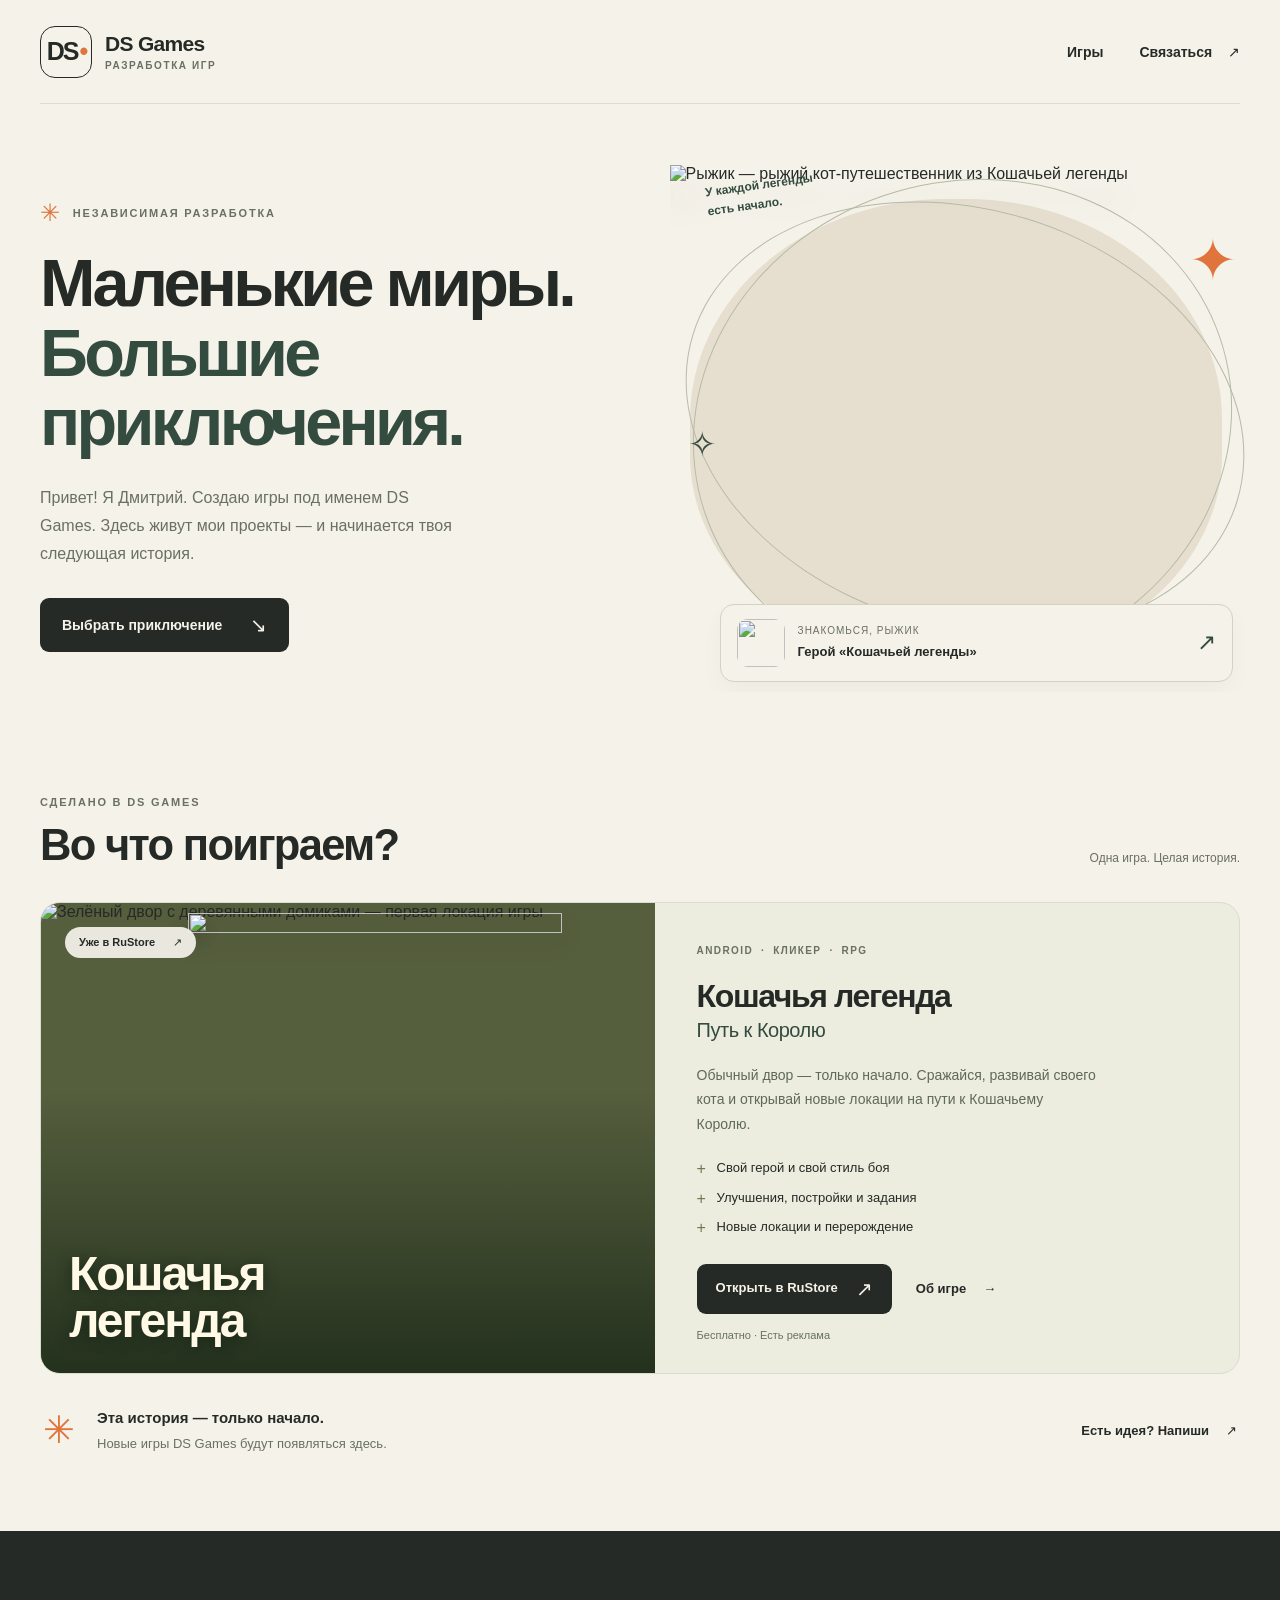
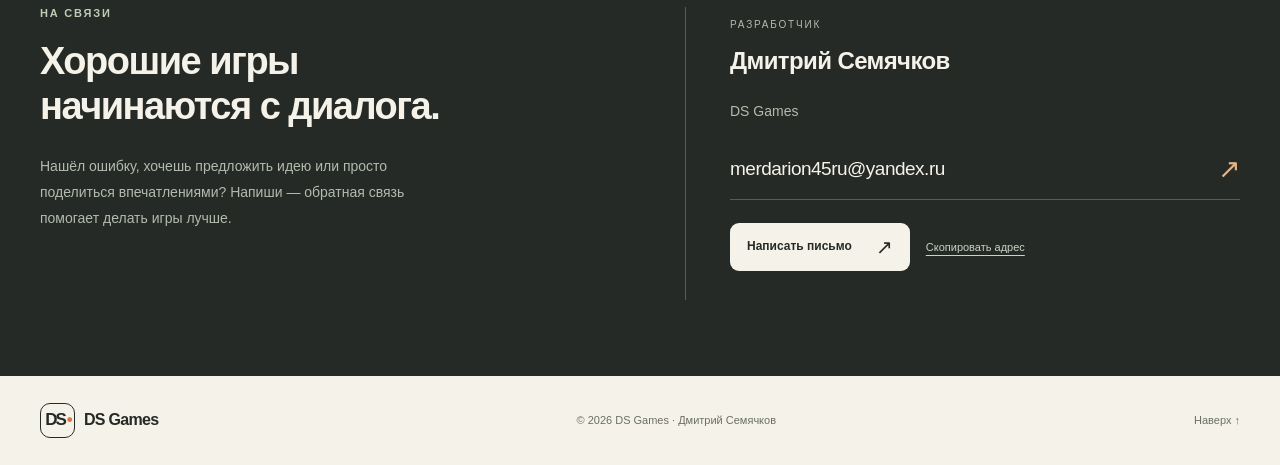
==== index.html @ 4b02577b "Add DS Games site" ====
<!doctype html>
<html lang="ru">
<head>
  <meta charset="utf-8">
  <meta name="viewport" content="width=device-width, initial-scale=1">
  <meta name="theme-color" content="#f5f2e9">
  <title>DS Games — разработка игр</title>
  <meta name="description" content="DS Games — игры независимого разработчика Дмитрия Семячкова. Кошачья легенда: Путь к Королю, ссылки на RuStore и связь с разработчиком.">
  <meta property="og:type" content="website">
  <meta property="og:title" content="DS Games — разработка игр">
  <meta property="og:description" content="Маленькие миры. Большие приключения. Игры Дмитрия Семячкова.">
  <link rel="icon" href="assets/favicon.svg" type="image/svg+xml">
  <link rel="stylesheet" href="styles.css">
  <script defer src="site.js"></script>
</head>
<body>
  <a class="skip-link" href="#main">Перейти к содержимому</a>
  <header class="site-header wrap">
    <a class="brand" href="./" aria-label="DS Games — главная"><span class="brand-mark" aria-hidden="true">DS<span>•</span></span><span>DS Games<small>Разработка игр</small></span></a>
    <nav aria-label="Основная навигация"><a href="#games">Игры</a><a href="#contact">Связаться <span aria-hidden="true">↗</span></a></nav>
  </header>
  <main id="main">
    <section class="hero wrap" aria-labelledby="hero-title">
      <div class="hero-copy">
        <p class="eyebrow"><span class="tiny-star" aria-hidden="true">✳</span> Независимая разработка</p>
        <h1 id="hero-title">Маленькие миры.<br><span>Большие<br>приключения.</span></h1>
        <p class="intro">Привет! Я Дмитрий. Создаю игры под именем DS Games. Здесь живут мои проекты — и начинается твоя следующая история.</p>
        <a class="button button-dark" href="#games">Выбрать приключение <span aria-hidden="true">↘</span></a>
      </div>
      <div class="hero-art">
        <span class="orbit orbit-one" aria-hidden="true"></span><span class="orbit orbit-two" aria-hidden="true"></span>
        <span class="art-star art-star-one" aria-hidden="true">✦</span><span class="art-star art-star-two" aria-hidden="true">✧</span>
        <span class="art-label" aria-hidden="true">У каждой легенды<br>есть начало.</span>
        <img class="hero-cat" src="assets/ryzhik.webp" width="1024" height="1024" alt="Рыжик — рыжий кот-путешественник из Кошачьей легенды" fetchpriority="high">
        <a class="hero-caption" href="catlegend/"><img src="assets/catlegend-icon.png" width="48" height="48" alt=""><span><small>Знакомься, Рыжик</small><strong>Герой «Кошачьей легенды»</strong></span><span aria-hidden="true">↗</span></a>
      </div>
    </section>
    <section id="games" class="games-section wrap" aria-labelledby="games-title">
      <div class="section-heading"><div><p class="eyebrow">Сделано в DS Games</p><h2 id="games-title">Во что поиграем?</h2></div><span class="section-note">Одна игра. Целая история.</span></div>
      <article class="game-feature">
        <a class="game-cover" href="catlegend/" aria-label="Подробнее о Кошачьей легенде">
          <img class="game-landscape" src="assets/yard.webp" width="1920" height="1080" alt="Зелёный двор с деревянными домиками — первая локация игры" loading="lazy">
          <span class="cover-shade" aria-hidden="true"></span><img class="cover-cat" src="assets/bars.webp" width="1024" height="1024" alt="" loading="lazy">
          <span class="cover-tag">Уже в RuStore <span aria-hidden="true">↗</span></span><span class="cover-wordmark" aria-hidden="true">Кошачья<br>легенда</span>
        </a>
        <div class="game-copy">
          <p class="eyebrow">Android <span>·</span> Кликер <span>·</span> RPG</p>
          <h3>Кошачья легенда</h3><p class="game-subtitle">Путь к Королю</p>
          <p>Обычный двор — только начало. Сражайся, развивай своего кота и открывай новые локации на пути к Кошачьему Королю.</p>
          <ul class="game-points"><li>Свой герой и свой стиль боя</li><li>Улучшения, постройки и задания</li><li>Новые локации и перерождение</li></ul>
          <div class="game-actions"><a class="button button-dark" href="https://www.rustore.ru/catalog/app/ru.catlegend.game" target="_blank" rel="noopener noreferrer">Открыть в RuStore <span aria-hidden="true">↗</span></a><a class="text-link" href="catlegend/">Об игре <span aria-hidden="true">→</span></a></div>
          <p class="fine-print">Бесплатно · Есть реклама</p>
        </div>
      </article>
      <div class="next-story"><span class="next-mark" aria-hidden="true">✳</span><p>Эта история — только начало.<br><span>Новые игры DS Games будут появляться здесь.</span></p><a class="text-link" href="#contact">Есть идея? Напиши <span aria-hidden="true">↗</span></a></div>
    </section>
    <section id="contact" class="contact-section" aria-labelledby="contact-title"><div class="wrap contact-grid">
      <div><p class="eyebrow">На связи</p><h2 id="contact-title">Хорошие игры<br>начинаются с диалога.</h2><p>Нашёл ошибку, хочешь предложить идею или просто поделиться впечатлениями? Напиши — обратная связь помогает делать игры лучше.</p></div>
      <div class="contact-card"><span class="contact-kicker">Разработчик</span><h3>Дмитрий Семячков</h3><p>DS Games</p><a class="email-link" href="mailto:merdarion45ru@yandex.ru">merdarion45ru@yandex.ru <span aria-hidden="true">↗</span></a><div class="contact-actions"><a class="button button-cream" href="mailto:merdarion45ru@yandex.ru?subject=DS%20Games">Написать письмо <span aria-hidden="true">↗</span></a><button class="copy-button" type="button" data-copy-email>Скопировать адрес</button></div><span class="copy-status" role="status" aria-live="polite"></span></div>
    </div></section>
  </main>
  <footer class="site-footer wrap"><a class="brand footer-brand" href="./"><span class="brand-mark" aria-hidden="true">DS<span>•</span></span><span>DS Games</span></a><p>© <span data-year>2026</span> DS Games · Дмитрий Семячков</p><a href="#main">Наверх <span aria-hidden="true">↑</span></a></footer>
</body>
</html>
---- styles.css ----
:root{--paper:#f5f2e9;--ink:#252a26;--muted:#697064;--line:#dcded2;--accent:#df743d;--green:#344b3f;--cream:#eae4d6;color-scheme:light;font-family:"Segoe UI",Arial,sans-serif;color:var(--ink);background:var(--paper);font-synthesis:none}
*{box-sizing:border-box}html{scroll-behavior:smooth;scroll-padding-top:24px}body{margin:0}a{color:inherit;text-decoration:none}button{font:inherit}img{display:block;max-width:100%;height:auto}button,a{-webkit-tap-highlight-color:transparent}a:focus-visible,button:focus-visible{outline:3px solid var(--accent);outline-offset:6px}::selection{background:#efd0b7;color:var(--ink)}.wrap{width:min(1200px,calc(100% - 80px));margin-inline:auto}.skip-link{position:absolute;top:12px;left:20px;z-index:20;background:var(--ink);color:white;padding:14px;transform:translateY(-150%)}.skip-link:focus{transform:none}
.site-header{height:104px;display:flex;align-items:center;justify-content:space-between;border-bottom:1px solid var(--line)}.brand{display:inline-flex;gap:13px;align-items:center;font-weight:750;font-size:21px;letter-spacing:-.7px}.brand-mark{font-weight:850;font-size:25px;letter-spacing:-2px;border:1px solid var(--ink);width:52px;height:52px;border-radius:15px;display:flex;align-items:center;justify-content:center;flex:none}.brand-mark>span{color:var(--accent);letter-spacing:-3px;margin-left:2px}.brand small{display:block;font-size:10px;letter-spacing:1.6px;font-weight:600;text-transform:uppercase;margin-top:4px;color:var(--muted)}.site-header nav{display:flex;gap:36px;font-size:14px;font-weight:600}.site-header nav a{padding:14px 0}.site-header nav a:hover,.text-link:hover{color:#a7471c}.site-header nav a span{margin-left:12px}
.hero{display:grid;grid-template-columns:1.12fr 1fr;gap:12px;align-items:center;min-height:650px;padding-block:65px 70px}.eyebrow{font-size:11px;letter-spacing:1.8px;text-transform:uppercase;font-weight:700;color:var(--muted);margin:0 0 24px;display:flex;align-items:center;gap:11px}.tiny-star{font-size:24px;line-height:1;color:var(--accent)}h1,h2,h3,p{overflow-wrap:break-word}h1{font-size:clamp(42px,5.2vw,72px);font-weight:780;letter-spacing:-3.7px;line-height:1.05;margin:0 0 26px}h1>span{color:var(--green)}.intro{font-size:16px;line-height:1.75;color:var(--muted);max-width:420px;margin:0 0 30px}.button{display:inline-flex;justify-content:center;align-items:center;gap:28px;padding:17px 22px;border-radius:9px;font-weight:650;font-size:14px;line-height:1.3;min-height:52px;transition:transform .18s,background .18s;border:0}.button:hover{transform:translateY(-2px)}.button span{font-size:20px;line-height:1}.button-dark{background:var(--ink);color:var(--paper)}.button-dark:hover{background:#3b483c}.button-cream{background:var(--paper);color:var(--ink)}.hero-art{position:relative;isolation:isolate;height:510px}.hero-art:before{content:"";position:absolute;z-index:-2;inset:27px 18px 25px 10px;border-radius:48% 48% 44% 44%;background:#e6dfcf}.hero-cat{position:absolute;width:510px;max-width:110%;height:auto;top:-7px;left:-10px;filter:drop-shadow(0 23px 15px #3a2a2014)}.orbit{position:absolute;border:1px solid #b7bba7;z-index:-1;border-radius:50%;transform:rotate(-19deg)}.orbit-one{inset:10px 5px 13px 10px}.orbit-two{inset:37px -10px 55px 0;transform:rotate(17deg)}.art-star{position:absolute;z-index:2;line-height:1;color:var(--accent)}.art-star-one{top:60px;right:3px;font-size:57px}.art-star-two{top:255px;left:8px;font-size:34px;color:var(--green)}.art-label{position:absolute;top:4px;left:26px;font-size:12px;font-weight:600;line-height:1.6;transform:rotate(-8deg);z-index:2;color:var(--green)}.hero-caption{position:absolute;z-index:3;bottom:0;left:40px;right:7px;display:flex;gap:13px;align-items:center;border:1px solid #d3d2c3;border-radius:14px;background:var(--paper);padding:14px 16px;box-shadow:0 10px 24px #252a2608}.hero-caption>img{width:48px;height:48px;border-radius:11px;flex:none}.hero-caption>span:nth-of-type(1){flex:1}.hero-caption small{font-size:10px;text-transform:uppercase;letter-spacing:1px;color:var(--muted);display:block;margin-bottom:6px}.hero-caption strong{font-size:13px;font-weight:650}.hero-caption>span:last-child{font-size:23px;color:var(--green)}
.games-section{padding-block:42px 75px;scroll-margin-top:10px}.section-heading{display:flex;justify-content:space-between;align-items:end;gap:24px;margin-bottom:32px}.section-heading .eyebrow{margin-bottom:12px}h2{font-size:clamp(30px,3.4vw,44px);line-height:1.15;letter-spacing:-1.7px;font-weight:750;margin:0}.section-note{font-size:12px;color:var(--muted);padding-bottom:5px}.game-feature{display:grid;grid-template-columns:1.05fr 1fr;background:#ececdf;border:1px solid #d9ddcf;border-radius:20px;overflow:hidden}.game-cover{position:relative;isolation:isolate;overflow:hidden;min-height:440px;background:#555e3d}.game-landscape{position:absolute;width:100%;height:100%;object-fit:cover;object-position:36% 50%;transition:transform .5s}.cover-shade{position:absolute;inset:0;z-index:1;background:linear-gradient(0deg,#1b2918d9,transparent 60%)}.cover-cat{position:absolute;bottom:-4%;right:-2%;width:78%;z-index:2;max-width:none;filter:drop-shadow(0 10px 10px #14201455);transition:transform .5s}.game-cover:hover .game-landscape{transform:scale(1.025)}.game-cover:hover .cover-cat{transform:translateY(-5px)}.cover-tag{position:absolute;top:24px;left:24px;right:auto;background:#f5f2e9ef;border-radius:30px;z-index:3;padding:9px 14px;font-size:11px;font-weight:600}.cover-tag>span{margin-left:15px}.cover-wordmark{position:absolute;z-index:3;bottom:28px;left:28px;color:#fff9e6;font-size:48px;line-height:.99;letter-spacing:-2px;font-weight:800;text-shadow:0 3px 14px #182719}.game-copy{padding:42px 42px 32px}.game-copy .eyebrow{font-size:10px;letter-spacing:1.4px;margin-bottom:22px;gap:8px}.game-copy h3{font-size:32px;line-height:1.15;letter-spacing:-1.4px;margin:0 0 4px}.game-subtitle{font-size:20px;color:var(--green);margin:0 0 21px;letter-spacing:-.5px}.game-copy>p:not(.eyebrow):not(.game-subtitle):not(.fine-print){font-size:14px;line-height:1.75;color:#5e6959;max-width:400px}.game-points{list-style:none;padding:0;margin:22px 0 27px;font-size:13px;line-height:1.5}.game-points li{margin:10px 0;padding-left:20px;position:relative}.game-points li:before{content:"+";position:absolute;left:0;top:-1px;font-size:16px;color:#6c7c50}.game-actions{display:flex;flex-wrap:wrap;align-items:center;gap:24px}.game-actions .button{gap:18px;padding:15px 19px;font-size:13px;min-height:48px}.text-link{font-size:13px;font-weight:650;display:inline-flex;gap:17px;align-items:center;line-height:1.5}.fine-print{font-size:11px;color:var(--muted);margin:15px 0 0}.next-story{display:flex;align-items:center;gap:22px;padding:31px 3px 0}.next-mark{font-size:38px;line-height:1;color:var(--accent)}.next-story p{font-size:15px;font-weight:600;line-height:1.7;margin:0;flex:1}.next-story p>span{font-size:13px;font-weight:400;color:var(--muted)}
.contact-section{background:var(--ink);color:var(--paper);padding-block:76px}.contact-grid{display:grid;grid-template-columns:1fr 1fr;gap:90px;align-items:start}.contact-section .eyebrow{color:#c0cbb6;margin-bottom:20px}.contact-section h2{font-size:38px;line-height:1.2;letter-spacing:-1.5px}.contact-grid>div>p:not(.eyebrow){color:#b3bbad;font-size:14px;line-height:1.85;max-width:400px;margin:24px 0 0}.contact-card{border-left:1px solid #555f50;padding:7px 0 0 44px;min-width:0}.contact-kicker{font-size:10px;color:#b3bbad;letter-spacing:1.8px;text-transform:uppercase}.contact-card h3{font-size:24px;letter-spacing:-.6px;margin:15px 0 5px}.contact-card>p{color:#b3bbad;margin:0;font-size:13px}.email-link{display:flex;align-items:center;justify-content:space-between;gap:10px;font-size:19px;letter-spacing:-.5px;margin:28px 0 23px;padding-bottom:14px;border-bottom:1px solid #555f50;width:100%;overflow-wrap:anywhere}.email-link>span{font-size:27px;color:#e9b17e;flex:none}.contact-actions{display:flex;flex-wrap:wrap;align-items:center;gap:16px}.contact-actions .button{padding:14px 17px;font-size:12px;gap:24px;min-height:45px}.copy-button{background:none;border:0;color:#cad2c5;padding:10px 0;font-size:11px;text-decoration:underline;text-underline-offset:4px;cursor:pointer}.copy-button:hover{color:white}.copy-status{display:block;color:#e8bf93;min-height:20px;margin-top:9px;font-size:11px}.site-footer{display:flex;gap:25px;justify-content:space-between;align-items:center;padding-block:27px}.footer-brand{font-size:16px;gap:9px}.footer-brand .brand-mark{width:35px;height:35px;border-radius:10px;font-size:17px}.site-footer>p{font-size:11px;color:var(--muted);margin:0}.site-footer>a:last-child{font-size:11px;color:var(--muted)}
/* Game detail page shares the developer identity and all contact components. */
.breadcrumb{font-size:12px;color:var(--muted);display:inline-flex;align-items:center;gap:12px;margin-top:32px}.detail-hero{display:grid;grid-template-columns:1fr .85fr;gap:50px;align-items:center;padding-block:55px 65px}.detail-hero h1{font-size:64px;line-height:1.05;letter-spacing:-3px;margin-bottom:11px}.detail-subtitle{font-size:26px;color:var(--green);margin:0 0 24px}.detail-hero .intro{max-width:500px}.detail-art{position:relative;min-height:365px;border-radius:22px;background:url('assets/palace.webp') 50% 50%/cover;isolation:isolate;overflow:hidden}.detail-art:before{content:"";position:absolute;inset:0;background:#2b231c22}.detail-art img{height:375px;width:auto;max-width:100%;object-fit:contain;position:absolute;bottom:-10px;left:0;right:0;margin:auto;filter:drop-shadow(0 12px 12px #1d161a55)}.journey{border-top:1px solid var(--line);padding-block:55px 65px}.journey-grid{display:grid;grid-template-columns:repeat(3,1fr);gap:45px;margin-top:36px}.journey-grid article{border-top:1px solid var(--line);padding-top:17px}.step-number{font-size:11px;color:#a7552d;font-weight:700}.journey-grid h3{font-size:20px;letter-spacing:-.5px;margin:16px 0 11px}.journey-grid p{font-size:14px;color:var(--muted);line-height:1.8;margin:0}.screens-section{padding-block:0 65px}.screens-section .section-heading{margin-bottom:27px}.screens-grid{display:grid;grid-template-columns:1fr 1fr;gap:22px}.screenshot-button{display:block;padding:0;border:1px solid var(--line);border-radius:15px;overflow:hidden;background:var(--cream);cursor:zoom-in;text-align:left;width:100%}.screenshot-button img{width:100%;aspect-ratio:20/9;object-fit:cover;transition:transform .3s}.screenshot-button:hover img{transform:scale(1.015)}.screenshot-button>span{display:flex;justify-content:space-between;padding:15px 18px;font-size:12px}.screenshot-button>span>span{color:var(--muted)}.faq-section{display:grid;grid-template-columns:.8fr 1.2fr;gap:70px;border-top:1px solid var(--line);padding-block:55px 70px}.faq-list details{border-bottom:1px solid var(--line);padding-block:20px}.faq-list details:first-child{padding-top:3px}.faq-list summary{font-size:15px;font-weight:650;cursor:pointer;line-height:1.5}.faq-list details p{font-size:14px;color:var(--muted);line-height:1.8;margin:12px 0 0}.photo-dialog{border:0;background:#171b17;color:white;padding:13px;border-radius:14px;width:min(1200px,calc(100vw - 30px));max-height:94dvh;overflow:auto}.photo-dialog::backdrop{background:#101710df}.photo-dialog .dialog-bar{display:flex;justify-content:space-between;align-items:center;gap:20px;padding:0 3px 12px}.photo-dialog h2{font-size:15px;font-weight:500;letter-spacing:0}.dialog-close{background:#353b33;color:white;display:inline-flex;align-items:center;gap:7px;border:0;border-radius:7px;padding:9px 12px;cursor:pointer;font-size:12px}.photo-dialog img{width:100%;height:auto;border-radius:6px;max-height:calc(94dvh - 76px);object-fit:contain}.photo-dialog:not([open]){display:none}
@media(min-width:1450px){.hero-cat{width:540px;top:-22px}.hero-art{height:520px}}
@media(max-width:1100px){.wrap{width:calc(100% - 64px)}.hero{min-height:600px;padding-block:65px;gap:0}h1{font-size:58px;letter-spacing:-3px}.hero-art{height:440px}.hero-cat{top:5px;left:-10px;width:450px;max-width:115%}.hero-caption{left:0;right:0;bottom:-5px;padding:12px}.hero-caption strong{font-size:11px}.hero-caption>img{width:40px;height:40px}.art-star-one{font-size:45px;top:58px;right:-3px}.game-copy{padding:34px 30px}.game-cover{min-height:450px}.game-copy h3{font-size:29px}.cover-wordmark{font-size:44px}.contact-grid{gap:50px}.contact-card{padding-left:30px}.contact-section h2{font-size:32px}.detail-hero h1{font-size:56px}.email-link{font-size:17px}}
@media(max-width:800px){.wrap{width:calc(100% - 40px)}.site-header{height:87px}.site-header nav{gap:25px;font-size:13px}.brand{font-size:19px}.brand-mark{width:46px;height:46px;font-size:23px}.hero{grid-template-columns:1fr 1fr;min-height:520px;padding-block:53px 50px}.hero h1{font-size:45px;letter-spacing:-2.4px}.hero .eyebrow{font-size:9px;letter-spacing:1.1px}.intro{font-size:14px;line-height:1.7}.hero-art{height:380px}.hero-cat{max-width:120%;width:390px;top:10px}.hero-caption{padding:10px;gap:8px;left:-5px;right:0;bottom:0}.hero-caption>img{width:34px;height:34px;border-radius:8px}.hero-caption small{font-size:8px;letter-spacing:.7px}.hero-caption strong{font-size:9px}.art-label{font-size:10px;top:8px;left:15px}.art-star-one{right:0;top:48px;font-size:37px}.art-star-two{left:0;top:210px;font-size:26px}.hero .button{font-size:12px;padding:15px 18px;gap:16px}.game-feature{grid-template-columns:1fr}.game-cover{min-height:390px}.game-landscape{object-position:50% 42%}.cover-cat{width:52%;right:7%;bottom:-12%}.cover-wordmark{font-size:64px;left:32px;bottom:33px}.game-copy{padding:32px}.game-copy>p:not(.eyebrow):not(.game-subtitle):not(.fine-print){max-width:580px}.game-copy h3{font-size:34px}.game-actions .button{font-size:14px}.next-story{gap:16px;flex-wrap:wrap}.next-story>.text-link{margin-left:54px}.contact-grid{grid-template-columns:1fr;gap:36px}.contact-card{border-left:0;border-top:1px solid #555f50;padding:30px 0 0}.contact-grid>div>p:not(.eyebrow){max-width:600px}.contact-section{padding-block:50px}.contact-section h2{font-size:36px}.contact-card h3{font-size:25px}.email-link{max-width:450px;font-size:20px}.site-footer{flex-wrap:wrap;gap:15px}.site-footer>p{order:3;width:100%}.site-footer>a:last-child{margin-left:auto}.section-note{font-size:10px}.detail-hero{gap:25px}.detail-hero h1{font-size:44px;letter-spacing:-2px}.detail-art{min-height:300px}.detail-art img{height:310px;max-width:120%;left:-10%;right:-10%}.detail-subtitle{font-size:23px}.journey-grid{gap:25px}.journey-grid h3{font-size:18px}.faq-section{gap:30px}}
@media(max-width:600px){.site-header{height:82px}.brand{font-size:17px;gap:9px}.brand-mark{width:40px;height:40px;border-radius:12px;font-size:21px}.brand small{font-size:8px;letter-spacing:1px}.site-header nav{gap:18px;font-size:12px}.site-header nav a span{margin-left:5px}.hero{grid-template-columns:1fr;padding-block:38px 43px;gap:27px}.hero .eyebrow{font-size:10px;margin-bottom:22px}.hero h1{font-size:clamp(39px,10vw,57px);letter-spacing:-2.3px;line-height:1.06}.intro{max-width:430px;font-size:15px;margin-bottom:26px}.hero .button{font-size:13px;padding:16px 21px;gap:26px}.hero-art{height:375px;max-width:410px;width:100%;margin-inline:auto}.hero-cat{width:380px;max-width:112%;left:0;right:0;margin:auto;top:-6px}.hero-art:before{inset:14px 25px 24px}.orbit-one{inset:5px 18px 15px}.orbit-two{inset:27px 5px 45px}.hero-caption{left:25px;right:5px;bottom:0;padding:12px 14px;gap:12px}.hero-caption>img{width:41px;height:41px}.hero-caption small{font-size:9px;letter-spacing:.8px}.hero-caption strong{font-size:11px}.hero-caption>span:last-child{font-size:21px}.art-label{font-size:11px;top:5px;left:24px}.art-star-one{top:45px;right:8px;font-size:43px}.art-star-two{left:10px;top:205px}.games-section{padding-block:22px 40px}.section-heading{margin-bottom:24px}.section-heading .eyebrow{font-size:10px;letter-spacing:1.3px;margin-bottom:13px}.section-note{display:none}h2{font-size:32px;letter-spacing:-1.3px}.game-feature{border-radius:17px}.game-cover{min-height:305px}.cover-cat{width:78%;right:-2%;bottom:-7%}.cover-wordmark{font-size:46px;left:20px;bottom:24px}.cover-tag{top:18px;left:18px;font-size:10px;padding:8px 12px}.game-copy{padding:27px 22px}.game-copy .eyebrow{font-size:9px;letter-spacing:1px;margin-bottom:19px}.game-copy h3{font-size:29px;letter-spacing:-1px}.game-subtitle{font-size:19px;margin-bottom:18px}.game-copy>p:not(.eyebrow):not(.game-subtitle):not(.fine-print){font-size:14px}.game-actions{gap:22px}.game-actions .button{font-size:12px;padding:14px 16px;gap:15px}.game-actions .text-link{font-size:12px;gap:9px}.next-story{padding-top:25px;gap:14px}.next-mark{font-size:29px}.next-story p{font-size:13px}.next-story p>span{font-size:12px}.next-story>.text-link{margin-left:43px}.contact-section{padding-block:42px}.contact-section h2{font-size:30px;letter-spacing:-1px}.contact-grid>div>p:not(.eyebrow){font-size:14px;margin-top:19px}.contact-grid{gap:29px}.contact-card{padding-top:27px}.contact-card h3{font-size:23px}.email-link{font-size:19px;margin-top:23px}.contact-actions{gap:17px}.contact-actions .button{font-size:12px}.copy-button{font-size:10px}.site-footer{padding-block:22px}.site-footer>p{font-size:10px}.footer-brand{font-size:16px}.detail-hero{grid-template-columns:1fr;gap:33px;padding-block:35px 40px}.detail-hero h1{font-size:48px;letter-spacing:-2.5px}.detail-hero .eyebrow{font-size:10px;margin-bottom:19px}.detail-subtitle{font-size:24px}.detail-art{min-height:325px}.detail-art img{height:335px;max-width:100%;left:0;right:0}.journey{padding-block:37px 40px}.journey-grid{grid-template-columns:1fr;gap:25px;margin-top:26px}.journey-grid article{display:grid;grid-template-columns:30px 1fr;column-gap:14px;padding-top:21px}.journey-grid .step-number{grid-column:1;grid-row:1;margin-top:4px}.journey-grid h3{grid-column:2;margin:0 0 9px;font-size:20px}.journey-grid p{grid-column:2}.screens-section{padding-bottom:40px}.screens-grid{grid-template-columns:1fr;gap:17px}.faq-section{grid-template-columns:1fr;gap:25px;padding-block:37px 42px}.faq-list details{padding-block:18px}.faq-list summary{font-size:14px}}
@media(prefers-reduced-motion:reduce){html{scroll-behavior:auto}*,*:before,*:after{transition:none!important;animation:none!important}}
@media(max-width:600px){.hero-art{height:clamp(315px,100vw,375px)}.hero-cat{width:100%;max-width:100%;top:-6px}}
@media(max-width:360px){.wrap{width:calc(100% - 32px)}.hero h1{font-size:36px;letter-spacing:-2px}.site-header nav{gap:12px;font-size:11px}.brand{gap:7px;font-size:16px}.brand small{font-size:7px;letter-spacing:.9px}.hero-caption{left:7px;right:0}.hero-caption strong{font-size:10px}.hero-caption>img{width:35px;height:35px}.game-copy{padding-inline:18px}.game-copy h3{font-size:26px}.game-actions{gap:17px}.game-actions .button{font-size:11px;gap:10px}.email-link{font-size:17px}}
.hero-art{overflow:clip;overflow-clip-margin:10px}
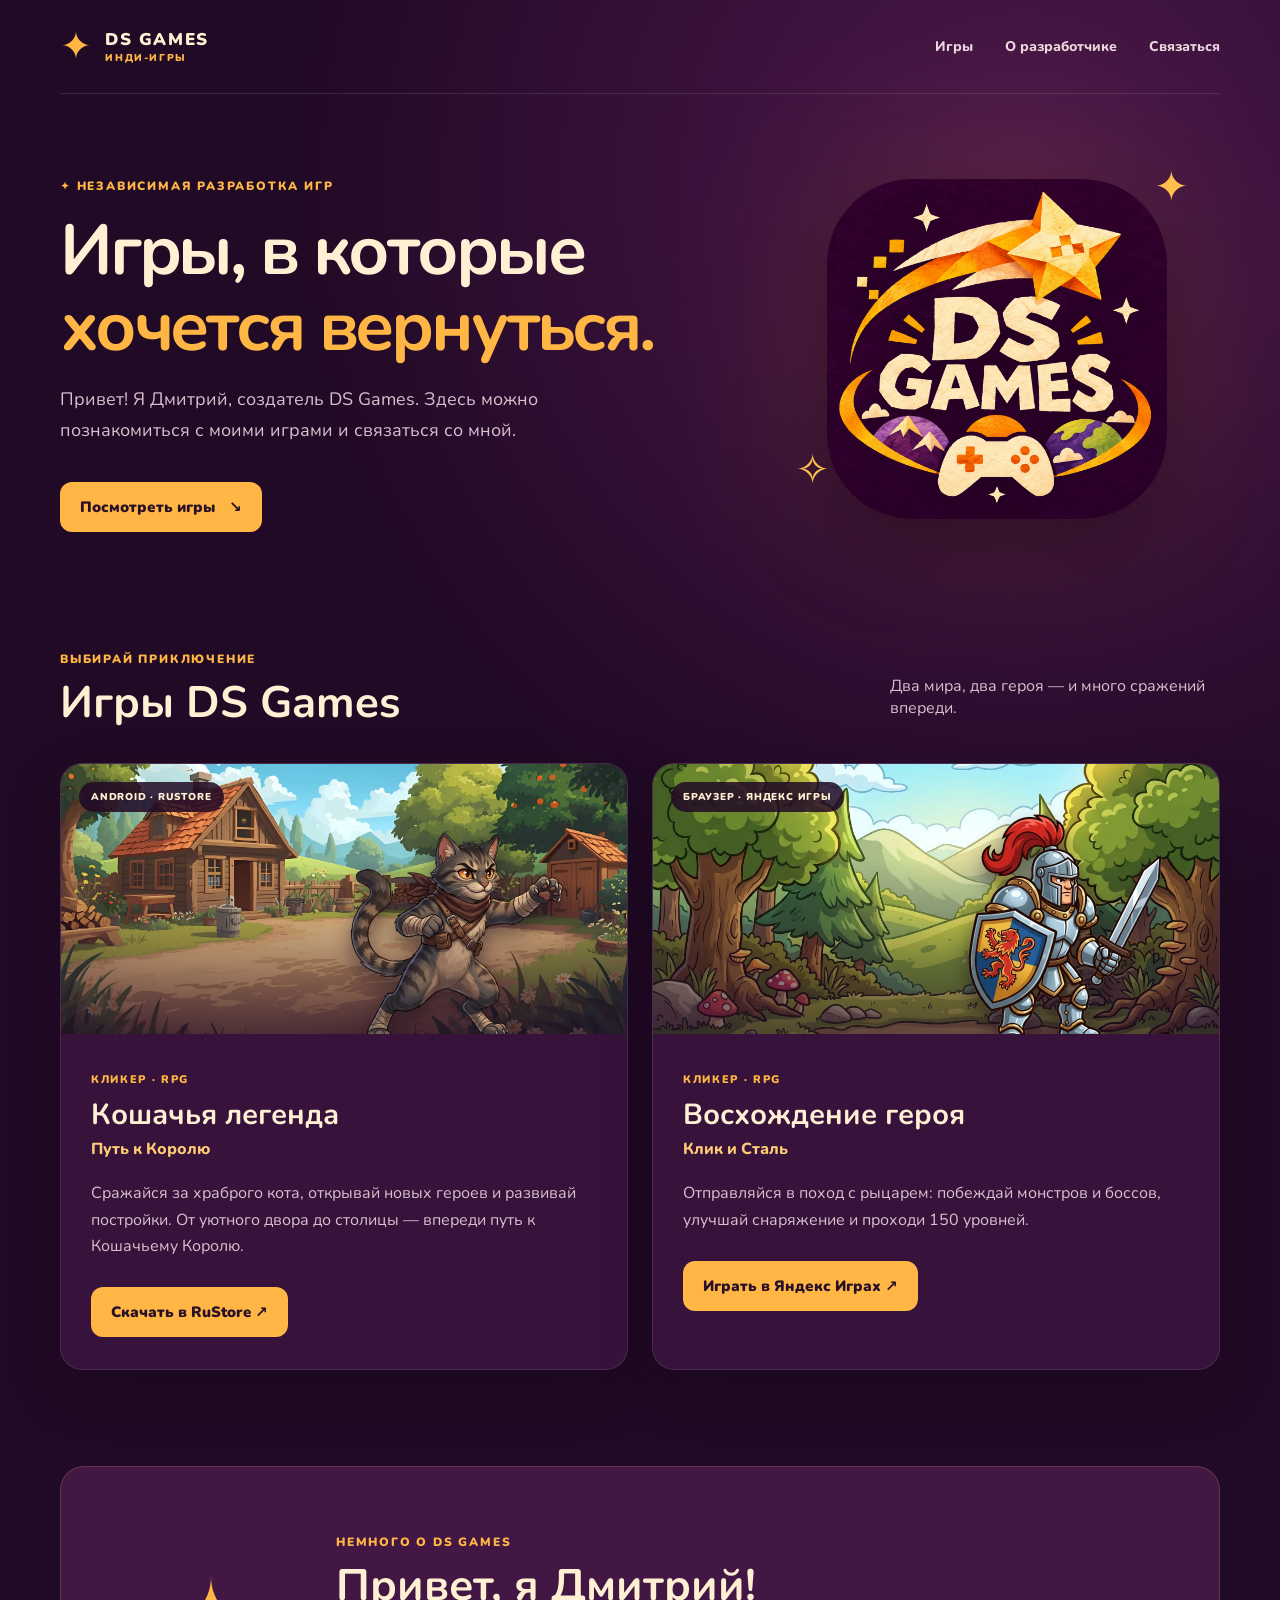
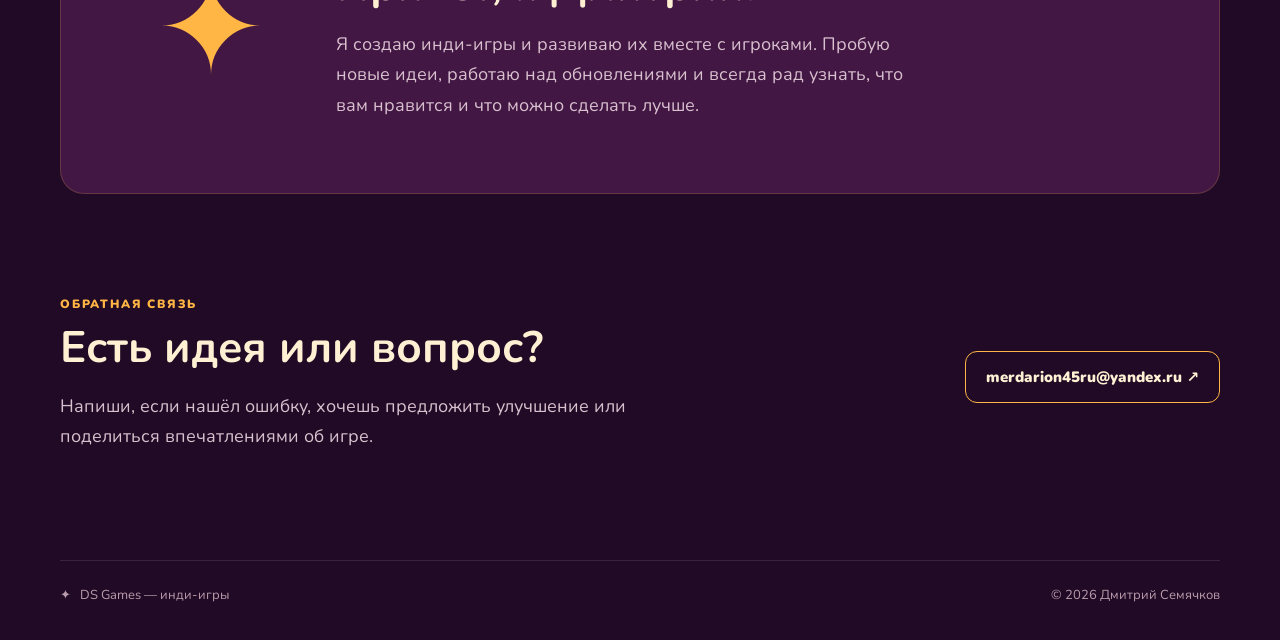
==== commit badf7e6c: "Обновить сайт DS Games и добавить вторую игру" ====
--- a/index.html
+++ b/index.html
@@ -1,64 +1,9 @@
-<!doctype html>
-<html lang="ru">
-<head>
-  <meta charset="utf-8">
-  <meta name="viewport" content="width=device-width, initial-scale=1">
-  <meta name="theme-color" content="#f5f2e9">
-  <title>DS Games — разработка игр</title>
-  <meta name="description" content="DS Games — игры независимого разработчика Дмитрия Семячкова. Кошачья легенда: Путь к Королю, ссылки на RuStore и связь с разработчиком.">
-  <meta property="og:type" content="website">
-  <meta property="og:title" content="DS Games — разработка игр">
-  <meta property="og:description" content="Маленькие миры. Большие приключения. Игры Дмитрия Семячкова.">
-  <link rel="icon" href="assets/favicon.svg" type="image/svg+xml">
-  <link rel="stylesheet" href="styles.css">
-  <script defer src="site.js"></script>
-</head>
-<body>
-  <a class="skip-link" href="#main">Перейти к содержимому</a>
-  <header class="site-header wrap">
-    <a class="brand" href="./" aria-label="DS Games — главная"><span class="brand-mark" aria-hidden="true">DS<span>•</span></span><span>DS Games<small>Разработка игр</small></span></a>
-    <nav aria-label="Основная навигация"><a href="#games">Игры</a><a href="#contact">Связаться <span aria-hidden="true">↗</span></a></nav>
-  </header>
-  <main id="main">
-    <section class="hero wrap" aria-labelledby="hero-title">
-      <div class="hero-copy">
-        <p class="eyebrow"><span class="tiny-star" aria-hidden="true">✳</span> Независимая разработка</p>
-        <h1 id="hero-title">Маленькие миры.<br><span>Большие<br>приключения.</span></h1>
-        <p class="intro">Привет! Я Дмитрий. Создаю игры под именем DS Games. Здесь живут мои проекты — и начинается твоя следующая история.</p>
-        <a class="button button-dark" href="#games">Выбрать приключение <span aria-hidden="true">↘</span></a>
-      </div>
-      <div class="hero-art">
-        <span class="orbit orbit-one" aria-hidden="true"></span><span class="orbit orbit-two" aria-hidden="true"></span>
-        <span class="art-star art-star-one" aria-hidden="true">✦</span><span class="art-star art-star-two" aria-hidden="true">✧</span>
-        <span class="art-label" aria-hidden="true">У каждой легенды<br>есть начало.</span>
-        <img class="hero-cat" src="assets/ryzhik.webp" width="1024" height="1024" alt="Рыжик — рыжий кот-путешественник из Кошачьей легенды" fetchpriority="high">
-        <a class="hero-caption" href="catlegend/"><img src="assets/catlegend-icon.png" width="48" height="48" alt=""><span><small>Знакомься, Рыжик</small><strong>Герой «Кошачьей легенды»</strong></span><span aria-hidden="true">↗</span></a>
-      </div>
-    </section>
-    <section id="games" class="games-section wrap" aria-labelledby="games-title">
-      <div class="section-heading"><div><p class="eyebrow">Сделано в DS Games</p><h2 id="games-title">Во что поиграем?</h2></div><span class="section-note">Одна игра. Целая история.</span></div>
-      <article class="game-feature">
-        <a class="game-cover" href="catlegend/" aria-label="Подробнее о Кошачьей легенде">
-          <img class="game-landscape" src="assets/yard.webp" width="1920" height="1080" alt="Зелёный двор с деревянными домиками — первая локация игры" loading="lazy">
-          <span class="cover-shade" aria-hidden="true"></span><img class="cover-cat" src="assets/bars.webp" width="1024" height="1024" alt="" loading="lazy">
-          <span class="cover-tag">Уже в RuStore <span aria-hidden="true">↗</span></span><span class="cover-wordmark" aria-hidden="true">Кошачья<br>легенда</span>
-        </a>
-        <div class="game-copy">
-          <p class="eyebrow">Android <span>·</span> Кликер <span>·</span> RPG</p>
-          <h3>Кошачья легенда</h3><p class="game-subtitle">Путь к Королю</p>
-          <p>Обычный двор — только начало. Сражайся, развивай своего кота и открывай новые локации на пути к Кошачьему Королю.</p>
-          <ul class="game-points"><li>Свой герой и свой стиль боя</li><li>Улучшения, постройки и задания</li><li>Новые локации и перерождение</li></ul>
-          <div class="game-actions"><a class="button button-dark" href="https://www.rustore.ru/catalog/app/ru.catlegend.game" target="_blank" rel="noopener noreferrer">Открыть в RuStore <span aria-hidden="true">↗</span></a><a class="text-link" href="catlegend/">Об игре <span aria-hidden="true">→</span></a></div>
-          <p class="fine-print">Бесплатно · Есть реклама</p>
-        </div>
-      </article>
-      <div class="next-story"><span class="next-mark" aria-hidden="true">✳</span><p>Эта история — только начало.<br><span>Новые игры DS Games будут появляться здесь.</span></p><a class="text-link" href="#contact">Есть идея? Напиши <span aria-hidden="true">↗</span></a></div>
-    </section>
-    <section id="contact" class="contact-section" aria-labelledby="contact-title"><div class="wrap contact-grid">
-      <div><p class="eyebrow">На связи</p><h2 id="contact-title">Хорошие игры<br>начинаются с диалога.</h2><p>Нашёл ошибку, хочешь предложить идею или просто поделиться впечатлениями? Напиши — обратная связь помогает делать игры лучше.</p></div>
-      <div class="contact-card"><span class="contact-kicker">Разработчик</span><h3>Дмитрий Семячков</h3><p>DS Games</p><a class="email-link" href="mailto:merdarion45ru@yandex.ru">merdarion45ru@yandex.ru <span aria-hidden="true">↗</span></a><div class="contact-actions"><a class="button button-cream" href="mailto:merdarion45ru@yandex.ru?subject=DS%20Games">Написать письмо <span aria-hidden="true">↗</span></a><button class="copy-button" type="button" data-copy-email>Скопировать адрес</button></div><span class="copy-status" role="status" aria-live="polite"></span></div>
-    </div></section>
-  </main>
-  <footer class="site-footer wrap"><a class="brand footer-brand" href="./"><span class="brand-mark" aria-hidden="true">DS<span>•</span></span><span>DS Games</span></a><p>© <span data-year>2026</span> DS Games · Дмитрий Семячков</p><a href="#main">Наверх <span aria-hidden="true">↑</span></a></footer>
-</body>
-</html>
+<!doctype html>
+<html lang="ru"><head><meta charset="utf-8"><meta name="viewport" content="width=device-width,initial-scale=1"><meta name="theme-color" content="#230c29"><meta name="description" content="DS Games — инди-игры Дмитрия Семячкова. Играйте в Кошачью легенду и Восхождение героя."><title>DS Games — инди-игры</title><link rel="stylesheet" href="ds-games-new.css"></head>
+<body><header class="header wrap"><a class="brand" href="#top"><span class="brand-icon">✦</span><span>DS GAMES<small>ИНДИ-ИГРЫ</small></span></a><nav aria-label="Навигация"><a href="#games">Игры</a><a href="#about">О разработчике</a><a href="#contact">Связаться</a></nav></header>
+<main id="top"><section class="hero wrap"><div><p class="tag">✦ НЕЗАВИСИМАЯ РАЗРАБОТКА ИГР</p><h1>Игры, в которые<br><em>хочется вернуться.</em></h1><p class="lead">Привет! Я Дмитрий, создатель DS Games. Здесь можно познакомиться с моими играми и связаться со мной.</p><a class="button" href="#games">Посмотреть игры <span>↘</span></a></div><div class="hero-image"><img src="assets/ds-games-avatar.png" alt="DS Games — звезда и игровые миры"><span class="spark s1">✦</span><span class="spark s2">✧</span></div></section>
+<section id="games" class="games wrap"><div class="section-head"><div><p class="tag">ВЫБИРАЙ ПРИКЛЮЧЕНИЕ</p><h2>Игры DS Games</h2></div><p>Два мира, два героя — и много сражений впереди.</p></div><div class="game-grid">
+<article class="game-card cat"><div class="game-art"><img class="landscape" src="assets/yard.webp" alt=""><img class="character" src="assets/bars.webp" alt="Кот Барс"><span class="platform">ANDROID · RUSTORE</span></div><div class="game-body"><p class="genre">КЛИКЕР · RPG</p><h3>Кошачья легенда</h3><p class="subtitle">Путь к Королю</p><p>Сражайся за храброго кота, открывай новых героев и развивай постройки. От уютного двора до столицы — впереди путь к Кошачьему Королю.</p><a class="button" href="https://www.rustore.ru/catalog/app/ru.catlegend.game" target="_blank" rel="noopener noreferrer">Скачать в RuStore ↗</a></div></article>
+<article class="game-card knight"><div class="game-art"><img class="landscape" src="assets/knight-landscape.webp" alt=""><img class="character" src="assets/knight.webp" alt="Рыцарь — герой игры"><span class="platform">БРАУЗЕР · ЯНДЕКС ИГРЫ</span></div><div class="game-body"><p class="genre">КЛИКЕР · RPG</p><h3>Восхождение героя</h3><p class="subtitle">Клик и Сталь</p><p>Отправляйся в поход с рыцарем: побеждай монстров и боссов, улучшай снаряжение и проходи 150 уровней.</p><a class="button" href="https://yandex.ru/games/app/voskhozhdenie-geroia-klik-i-stal-552054" target="_blank" rel="noopener noreferrer">Играть в Яндекс Играх ↗</a></div></article></div></section>
+<section class="about wrap" id="about"><div class="about-star" aria-hidden="true">✦</div><div><p class="tag">НЕМНОГО О DS GAMES</p><h2>Привет, я Дмитрий!</h2><p>Я создаю инди-игры и развиваю их вместе с игроками. Пробую новые идеи, работаю над обновлениями и всегда рад узнать, что вам нравится и что можно сделать лучше.</p></div></section>
+<section class="contact wrap" id="contact"><div><p class="tag">ОБРАТНАЯ СВЯЗЬ</p><h2>Есть идея или вопрос?</h2><p>Напиши, если нашёл ошибку, хочешь предложить улучшение или поделиться впечатлениями об игре.</p></div><a class="button button-outline" href="mailto:merdarion45ru@yandex.ru">merdarion45ru@yandex.ru ↗</a></section></main><footer class="footer wrap"><span>✦ &nbsp; DS Games — инди-игры</span><span>© 2026 Дмитрий Семячков</span></footer></body></html>
--- a/ds-games-new.css
+++ b/ds-games-new.css
@@ -0,0 +1,2 @@
+@import url('https://fonts.googleapis.com/css2?family=Nunito:wght@400;600;700;800;900&display=swap');
+:root{color-scheme:dark;--bg:#210a25;--panel:#37133b;--cream:#fff0d4;--muted:#d8c0ce;--gold:#ffb644;--orange:#f17c26}*{box-sizing:border-box}html{scroll-behavior:smooth}body{margin:0;background:radial-gradient(circle at 80% 8%,#4c174b 0,transparent 32%),var(--bg);color:var(--cream);font-family:Nunito,system-ui,sans-serif}a{color:inherit}.wrap{width:min(1160px,calc(100% - 48px));margin:auto}.header{height:94px;display:flex;justify-content:space-between;align-items:center;border-bottom:1px solid #ffffff1c}.brand{display:flex;gap:12px;align-items:center;text-decoration:none;font-weight:900;letter-spacing:.09em;font-size:17px}.brand small{display:block;color:var(--gold);font-size:10px;letter-spacing:.16em}.brand-icon{font-size:38px;color:var(--gold)}nav{display:flex;gap:32px}nav a{text-decoration:none;color:#ead7de;font-size:14px;font-weight:800}nav a:hover{color:var(--gold)}.hero{min-height:510px;display:grid;grid-template-columns:1.2fr .8fr;align-items:center;gap:45px;padding-block:64px}.tag{font-size:12px;color:var(--gold);letter-spacing:.15em;font-weight:900}.hero h1{font-size:clamp(42px,5.5vw,72px);letter-spacing:-.045em;line-height:1.08;margin:19px 0}.hero h1 em{color:var(--gold);font-style:normal}.lead,.about p:not(.tag),.contact p:not(.tag){font-size:18px;line-height:1.7;color:var(--muted);max-width:590px}.button{display:inline-flex;align-items:center;justify-content:center;gap:14px;background:var(--gold);color:#281027;border-radius:12px;padding:15px 20px;text-decoration:none;font-weight:900;font-size:15px;transition:transform .2s,background .2s}.button:hover{transform:translateY(-2px);background:#ffca70}.hero .button{margin-top:18px}.hero-image{position:relative;justify-self:center;width:min(340px,100%)}.hero-image:before{content:'';position:absolute;inset:4%;background:#f69031;filter:blur(90px);opacity:.25}.hero-image img{position:relative;display:block;width:100%;border-radius:25%;box-shadow:0 25px 80px #10001480}.spark{position:absolute;color:#ffbf4d;font-size:42px}.s1{top:-20px;right:-22px}.s2{bottom:20px;left:-32px}.games{padding-block:35px 96px}.section-head{display:flex;align-items:end;justify-content:space-between;gap:24px;margin-bottom:28px}.section-head h2,.about h2,.contact h2{font-size:clamp(30px,4vw,44px);line-height:1.1;margin:8px 0}.section-head>p{color:var(--muted);max-width:330px}.game-grid{display:grid;grid-template-columns:1fr 1fr;gap:24px}.game-card{background:var(--panel);border:1px solid #ffffff1a;border-radius:22px;overflow:hidden;box-shadow:0 20px 55px #10001440}.game-art{height:270px;position:relative;overflow:hidden;background:#32273a}.landscape{width:100%;height:100%;object-fit:cover}.game-art:after{content:'';position:absolute;inset:35% 0 0;background:linear-gradient(transparent,#210a25a8)}.character{position:absolute;z-index:1;height:95%;width:55%;object-fit:contain;bottom:-10%;right:2%;filter:drop-shadow(0 10px 10px #160a1b88)}.platform{position:absolute;z-index:2;top:18px;left:18px;padding:8px 12px;border-radius:30px;background:#210a25d9;font-size:10px;letter-spacing:.08em;font-weight:900}.game-body{padding:27px 30px 32px}.genre{color:var(--gold);font-size:11px;letter-spacing:.15em;font-weight:900}.game-body h3{font-size:29px;margin:8px 0 0;line-height:1.15}.subtitle{font-weight:800;color:#ffcb76!important;margin:4px 0 18px!important}.game-body>p:not(.genre){color:var(--muted);line-height:1.65}.game-body .button{margin-top:12px}.about{display:grid;grid-template-columns:170px 1fr;gap:40px;align-items:center;padding:55px 65px;border:1px solid #f8b54633;border-radius:24px;background:#421744}.about-star{font-size:130px;color:var(--gold);text-align:center}.contact{padding-block:90px;display:flex;justify-content:space-between;align-items:center;gap:30px}.button-outline{background:transparent;border:1px solid var(--gold);color:var(--cream);overflow-wrap:anywhere}.button-outline:hover{color:#281027}.footer{padding:25px 0 36px;border-top:1px solid #ffffff1a;display:flex;justify-content:space-between;gap:20px;color:#ba9cac;font-size:13px}@media(max-width:700px){.wrap{width:calc(100% - 32px)}.header{height:auto;min-height:78px;gap:15px}.header nav{gap:14px}.header nav a{font-size:12px}.header nav a:nth-child(2){display:none}.hero{grid-template-columns:1fr;gap:32px;padding-block:50px}.hero h1{font-size:42px}.hero-image{width:200px;grid-row:1}.game-grid{grid-template-columns:1fr}.section-head{display:block}.game-art{height:230px}.game-body{padding:24px}.about{grid-template-columns:1fr;gap:0;padding:30px}.about-star{font-size:70px;text-align:left}.contact{display:block;padding-block:70px}.contact .button{margin-top:15px}.footer{display:block}.footer span{display:block;margin-top:8px}}@media(prefers-reduced-motion:reduce){*{scroll-behavior:auto;transition:none}}
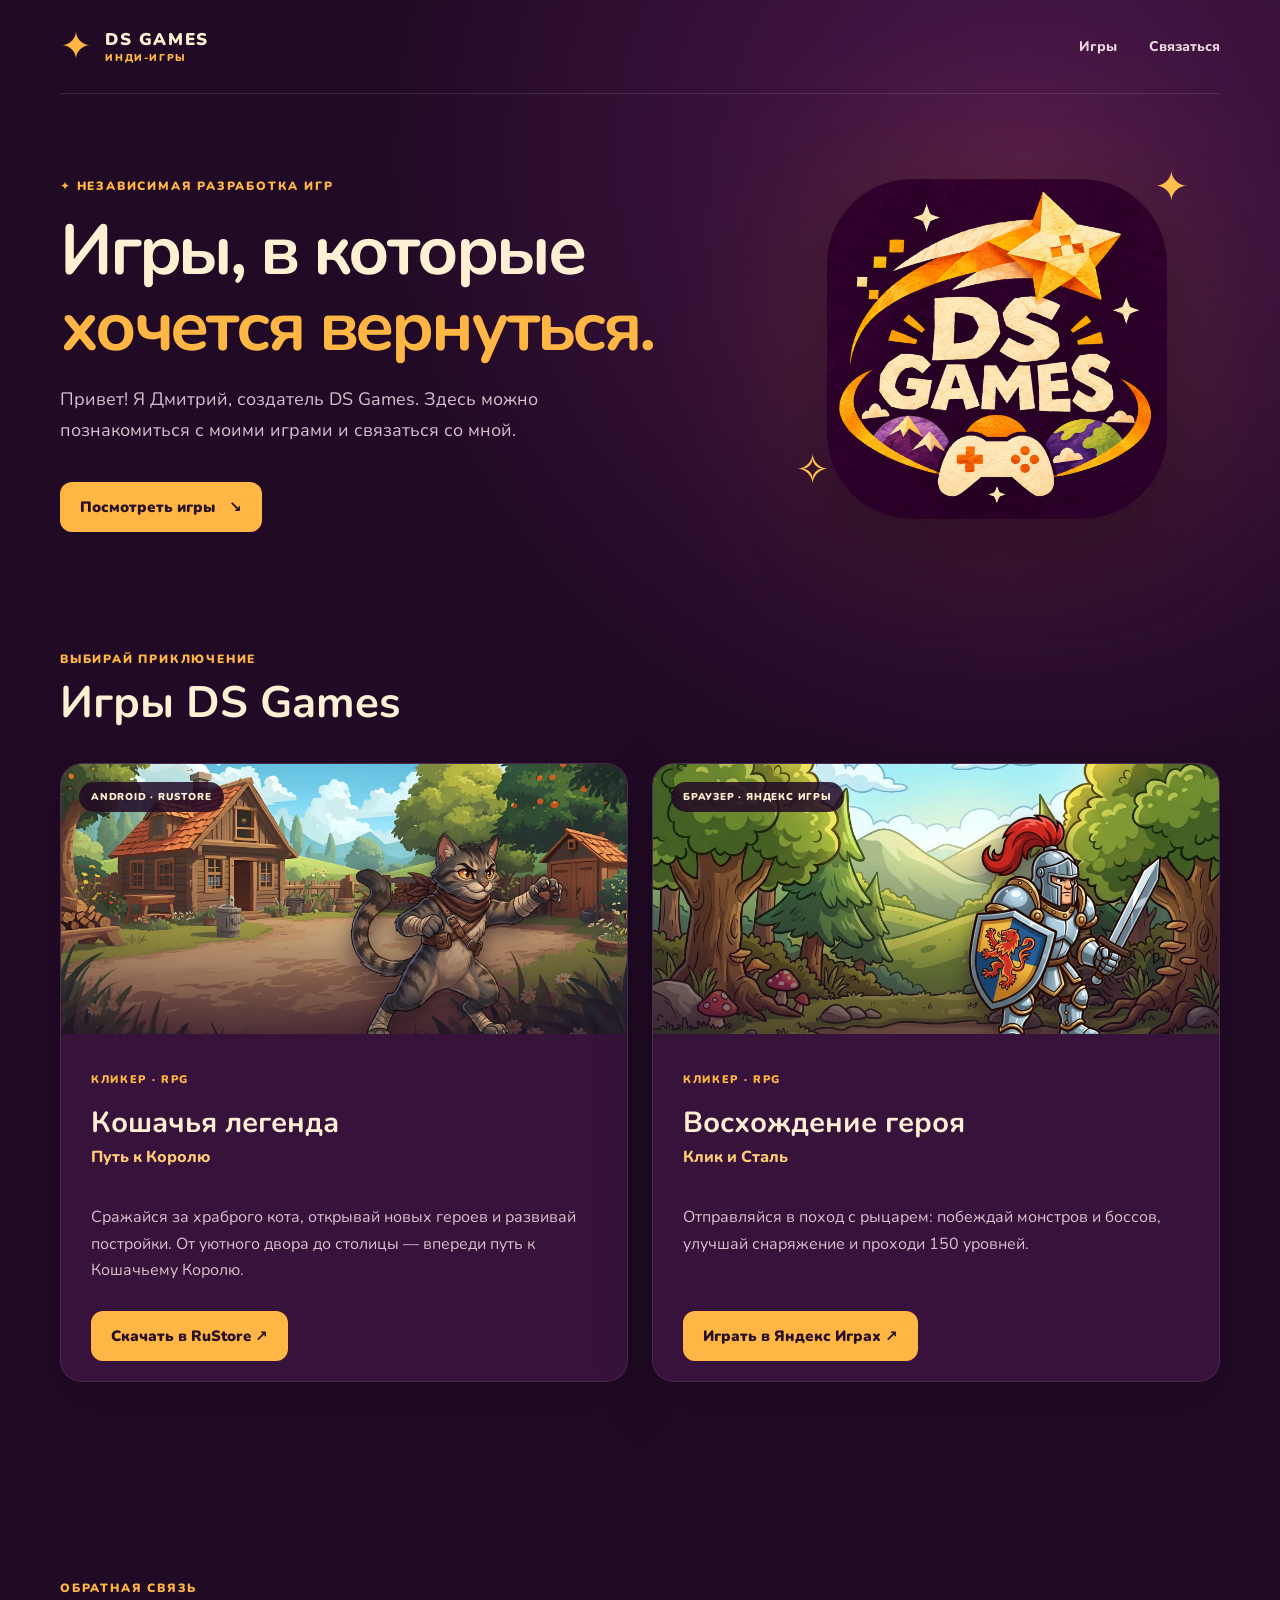
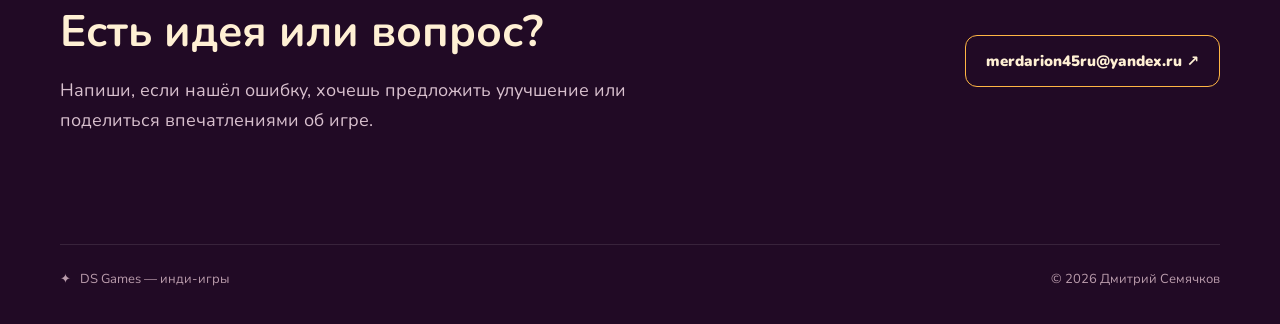
==== commit 454a7f40: "Исправить оформление карточек и убрать лишние разделы" ====
--- a/index.html
+++ b/index.html
@@ -1,9 +1,8 @@
 <!doctype html>
 <html lang="ru"><head><meta charset="utf-8"><meta name="viewport" content="width=device-width,initial-scale=1"><meta name="theme-color" content="#230c29"><meta name="description" content="DS Games — инди-игры Дмитрия Семячкова. Играйте в Кошачью легенду и Восхождение героя."><title>DS Games — инди-игры</title><link rel="stylesheet" href="ds-games-new.css"></head>
-<body><header class="header wrap"><a class="brand" href="#top"><span class="brand-icon">✦</span><span>DS GAMES<small>ИНДИ-ИГРЫ</small></span></a><nav aria-label="Навигация"><a href="#games">Игры</a><a href="#about">О разработчике</a><a href="#contact">Связаться</a></nav></header>
+<body><header class="header wrap"><a class="brand" href="#top"><span class="brand-icon">✦</span><span>DS GAMES<small>ИНДИ-ИГРЫ</small></span></a><nav aria-label="Навигация"><a href="#games">Игры</a><a href="#contact">Связаться</a></nav></header>
 <main id="top"><section class="hero wrap"><div><p class="tag">✦ НЕЗАВИСИМАЯ РАЗРАБОТКА ИГР</p><h1>Игры, в которые<br><em>хочется вернуться.</em></h1><p class="lead">Привет! Я Дмитрий, создатель DS Games. Здесь можно познакомиться с моими играми и связаться со мной.</p><a class="button" href="#games">Посмотреть игры <span>↘</span></a></div><div class="hero-image"><img src="assets/ds-games-avatar.png" alt="DS Games — звезда и игровые миры"><span class="spark s1">✦</span><span class="spark s2">✧</span></div></section>
-<section id="games" class="games wrap"><div class="section-head"><div><p class="tag">ВЫБИРАЙ ПРИКЛЮЧЕНИЕ</p><h2>Игры DS Games</h2></div><p>Два мира, два героя — и много сражений впереди.</p></div><div class="game-grid">
+<section id="games" class="games wrap"><div class="section-head"><div><p class="tag">ВЫБИРАЙ ПРИКЛЮЧЕНИЕ</p><h2>Игры DS Games</h2></div></div><div class="game-grid">
 <article class="game-card cat"><div class="game-art"><img class="landscape" src="assets/yard.webp" alt=""><img class="character" src="assets/bars.webp" alt="Кот Барс"><span class="platform">ANDROID · RUSTORE</span></div><div class="game-body"><p class="genre">КЛИКЕР · RPG</p><h3>Кошачья легенда</h3><p class="subtitle">Путь к Королю</p><p>Сражайся за храброго кота, открывай новых героев и развивай постройки. От уютного двора до столицы — впереди путь к Кошачьему Королю.</p><a class="button" href="https://www.rustore.ru/catalog/app/ru.catlegend.game" target="_blank" rel="noopener noreferrer">Скачать в RuStore ↗</a></div></article>
 <article class="game-card knight"><div class="game-art"><img class="landscape" src="assets/knight-landscape.webp" alt=""><img class="character" src="assets/knight.webp" alt="Рыцарь — герой игры"><span class="platform">БРАУЗЕР · ЯНДЕКС ИГРЫ</span></div><div class="game-body"><p class="genre">КЛИКЕР · RPG</p><h3>Восхождение героя</h3><p class="subtitle">Клик и Сталь</p><p>Отправляйся в поход с рыцарем: побеждай монстров и боссов, улучшай снаряжение и проходи 150 уровней.</p><a class="button" href="https://yandex.ru/games/app/voskhozhdenie-geroia-klik-i-stal-552054" target="_blank" rel="noopener noreferrer">Играть в Яндекс Играх ↗</a></div></article></div></section>
-<section class="about wrap" id="about"><div class="about-star" aria-hidden="true">✦</div><div><p class="tag">НЕМНОГО О DS GAMES</p><h2>Привет, я Дмитрий!</h2><p>Я создаю инди-игры и развиваю их вместе с игроками. Пробую новые идеи, работаю над обновлениями и всегда рад узнать, что вам нравится и что можно сделать лучше.</p></div></section>
 <section class="contact wrap" id="contact"><div><p class="tag">ОБРАТНАЯ СВЯЗЬ</p><h2>Есть идея или вопрос?</h2><p>Напиши, если нашёл ошибку, хочешь предложить улучшение или поделиться впечатлениями об игре.</p></div><a class="button button-outline" href="mailto:merdarion45ru@yandex.ru">merdarion45ru@yandex.ru ↗</a></section></main><footer class="footer wrap"><span>✦ &nbsp; DS Games — инди-игры</span><span>© 2026 Дмитрий Семячков</span></footer></body></html>
--- a/ds-games-new.css
+++ b/ds-games-new.css
@@ -1,2 +1,5 @@
 @import url('https://fonts.googleapis.com/css2?family=Nunito:wght@400;600;700;800;900&display=swap');
-:root{color-scheme:dark;--bg:#210a25;--panel:#37133b;--cream:#fff0d4;--muted:#d8c0ce;--gold:#ffb644;--orange:#f17c26}*{box-sizing:border-box}html{scroll-behavior:smooth}body{margin:0;background:radial-gradient(circle at 80% 8%,#4c174b 0,transparent 32%),var(--bg);color:var(--cream);font-family:Nunito,system-ui,sans-serif}a{color:inherit}.wrap{width:min(1160px,calc(100% - 48px));margin:auto}.header{height:94px;display:flex;justify-content:space-between;align-items:center;border-bottom:1px solid #ffffff1c}.brand{display:flex;gap:12px;align-items:center;text-decoration:none;font-weight:900;letter-spacing:.09em;font-size:17px}.brand small{display:block;color:var(--gold);font-size:10px;letter-spacing:.16em}.brand-icon{font-size:38px;color:var(--gold)}nav{display:flex;gap:32px}nav a{text-decoration:none;color:#ead7de;font-size:14px;font-weight:800}nav a:hover{color:var(--gold)}.hero{min-height:510px;display:grid;grid-template-columns:1.2fr .8fr;align-items:center;gap:45px;padding-block:64px}.tag{font-size:12px;color:var(--gold);letter-spacing:.15em;font-weight:900}.hero h1{font-size:clamp(42px,5.5vw,72px);letter-spacing:-.045em;line-height:1.08;margin:19px 0}.hero h1 em{color:var(--gold);font-style:normal}.lead,.about p:not(.tag),.contact p:not(.tag){font-size:18px;line-height:1.7;color:var(--muted);max-width:590px}.button{display:inline-flex;align-items:center;justify-content:center;gap:14px;background:var(--gold);color:#281027;border-radius:12px;padding:15px 20px;text-decoration:none;font-weight:900;font-size:15px;transition:transform .2s,background .2s}.button:hover{transform:translateY(-2px);background:#ffca70}.hero .button{margin-top:18px}.hero-image{position:relative;justify-self:center;width:min(340px,100%)}.hero-image:before{content:'';position:absolute;inset:4%;background:#f69031;filter:blur(90px);opacity:.25}.hero-image img{position:relative;display:block;width:100%;border-radius:25%;box-shadow:0 25px 80px #10001480}.spark{position:absolute;color:#ffbf4d;font-size:42px}.s1{top:-20px;right:-22px}.s2{bottom:20px;left:-32px}.games{padding-block:35px 96px}.section-head{display:flex;align-items:end;justify-content:space-between;gap:24px;margin-bottom:28px}.section-head h2,.about h2,.contact h2{font-size:clamp(30px,4vw,44px);line-height:1.1;margin:8px 0}.section-head>p{color:var(--muted);max-width:330px}.game-grid{display:grid;grid-template-columns:1fr 1fr;gap:24px}.game-card{background:var(--panel);border:1px solid #ffffff1a;border-radius:22px;overflow:hidden;box-shadow:0 20px 55px #10001440}.game-art{height:270px;position:relative;overflow:hidden;background:#32273a}.landscape{width:100%;height:100%;object-fit:cover}.game-art:after{content:'';position:absolute;inset:35% 0 0;background:linear-gradient(transparent,#210a25a8)}.character{position:absolute;z-index:1;height:95%;width:55%;object-fit:contain;bottom:-10%;right:2%;filter:drop-shadow(0 10px 10px #160a1b88)}.platform{position:absolute;z-index:2;top:18px;left:18px;padding:8px 12px;border-radius:30px;background:#210a25d9;font-size:10px;letter-spacing:.08em;font-weight:900}.game-body{padding:27px 30px 32px}.genre{color:var(--gold);font-size:11px;letter-spacing:.15em;font-weight:900}.game-body h3{font-size:29px;margin:8px 0 0;line-height:1.15}.subtitle{font-weight:800;color:#ffcb76!important;margin:4px 0 18px!important}.game-body>p:not(.genre){color:var(--muted);line-height:1.65}.game-body .button{margin-top:12px}.about{display:grid;grid-template-columns:170px 1fr;gap:40px;align-items:center;padding:55px 65px;border:1px solid #f8b54633;border-radius:24px;background:#421744}.about-star{font-size:130px;color:var(--gold);text-align:center}.contact{padding-block:90px;display:flex;justify-content:space-between;align-items:center;gap:30px}.button-outline{background:transparent;border:1px solid var(--gold);color:var(--cream);overflow-wrap:anywhere}.button-outline:hover{color:#281027}.footer{padding:25px 0 36px;border-top:1px solid #ffffff1a;display:flex;justify-content:space-between;gap:20px;color:#ba9cac;font-size:13px}@media(max-width:700px){.wrap{width:calc(100% - 32px)}.header{height:auto;min-height:78px;gap:15px}.header nav{gap:14px}.header nav a{font-size:12px}.header nav a:nth-child(2){display:none}.hero{grid-template-columns:1fr;gap:32px;padding-block:50px}.hero h1{font-size:42px}.hero-image{width:200px;grid-row:1}.game-grid{grid-template-columns:1fr}.section-head{display:block}.game-art{height:230px}.game-body{padding:24px}.about{grid-template-columns:1fr;gap:0;padding:30px}.about-star{font-size:70px;text-align:left}.contact{display:block;padding-block:70px}.contact .button{margin-top:15px}.footer{display:block}.footer span{display:block;margin-top:8px}}@media(prefers-reduced-motion:reduce){*{scroll-behavior:auto;transition:none}}
+:root{color-scheme:dark;--bg:#210a25;--panel:#37133b;--cream:#fff0d4;--muted:#d8c0ce;--gold:#ffb644;--orange:#f17c26}*{box-sizing:border-box}html{scroll-behavior:smooth}body{margin:0;background:radial-gradient(circle at 80% 8%,#4c174b 0,transparent 32%),var(--bg);color:var(--cream);font-family:Nunito,system-ui,sans-serif}a{color:inherit}.wrap{width:min(1160px,calc(100% - 48px));margin:auto}.header{height:94px;display:flex;justify-content:space-between;align-items:center;border-bottom:1px solid #ffffff1c}.brand{display:flex;gap:12px;align-items:center;text-decoration:none;font-weight:900;letter-spacing:.09em;font-size:17px}.brand small{display:block;color:var(--gold);font-size:10px;letter-spacing:.16em}.brand-icon{font-size:38px;color:var(--gold)}nav{display:flex;gap:32px}nav a{text-decoration:none;color:#ead7de;font-size:14px;font-weight:800}nav a:hover{color:var(--gold)}.hero{min-height:510px;display:grid;grid-template-columns:1.2fr .8fr;align-items:center;gap:45px;padding-block:64px}.tag{font-size:12px;color:var(--gold);letter-spacing:.15em;font-weight:900}.hero h1{font-size:clamp(42px,5.5vw,72px);letter-spacing:-.045em;line-height:1.08;margin:19px 0}.hero h1 em{color:var(--gold);font-style:normal}.lead,.about p:not(.tag),.contact p:not(.tag){font-size:18px;line-height:1.7;color:var(--muted);max-width:590px}.button{display:inline-flex;align-items:center;justify-content:center;gap:14px;background:var(--gold);color:#281027;border-radius:12px;padding:15px 20px;text-decoration:none;font-weight:900;font-size:15px;transition:transform .2s,background .2s}.button:hover{transform:translateY(-2px);background:#ffca70}.hero .button{margin-top:18px}.hero-image{position:relative;justify-self:center;width:min(340px,100%)}.hero-image:before{content:'';position:absolute;inset:4%;background:#f69031;filter:blur(90px);opacity:.25}.hero-image img{position:relative;display:block;width:100%;border-radius:25%;box-shadow:0 25px 80px #10001480}.spark{position:absolute;color:#ffbf4d;font-size:42px}.s1{top:-20px;right:-22px}.s2{bottom:20px;left:-32px}.games{padding-block:35px 96px}.section-head{display:flex;align-items:end;justify-content:space-between;gap:24px;margin-bottom:28px}.section-head h2,.about h2,.contact h2{font-size:clamp(30px,4vw,44px);line-height:1.1;margin:8px 0}.section-head>p{color:var(--muted);max-width:330px}.game-grid{display:grid;grid-template-columns:1fr 1fr;gap:24px}.game-card{background:var(--panel);border:1px solid #ffffff1a;border-radius:22px;overflow:hidden;box-shadow:0 20px 55px #10001440}.game-art{height:270px;position:relative;overflow:hidden;background:#32273a}.landscape{width:100%;height:100%;object-fit:cover}.game-art:after{content:'';position:absolute;inset:35% 0 0;background:linear-gradient(transparent,#210a25a8)}.character{position:absolute;z-index:1;height:95%;width:55%;object-fit:contain;bottom:-10%;right:2%;filter:drop-shadow(0 10px 10px #160a1b88)}.platform{position:absolute;z-index:2;top:18px;left:18px;padding:8px 12px;border-radius:30px;background:#210a25d9;font-size:10px;letter-spacing:.08em;font-weight:900}.game-body{padding:27px 30px 32px}.genre{color:var(--gold);font-size:11px;letter-spacing:.15em;font-weight:900}.game-body h3{font-size:29px;margin:8px 0 0;line-height:1.15}.subtitle{font-weight:800;color:#ffcb76!important;margin:4px 0 18px!important}.game-body>p:not(.genre){color:var(--muted);line-height:1.65}.game-body .button{margin-top:12px}.about{display:grid;grid-template-columns:170px 1fr;gap:40px;align-items:center;padding:55px 65px;border:1px solid #f8b54633;border-radius:24px;background:#421744}.about-star{font-size:130px;color:var(--gold);text-align:center}.contact{padding-block:90px;display:flex;justify-content:space-between;align-items:center;gap:30px}.button-outline{background:transparent;border:1px solid var(--gold);color:var(--cream);overflow-wrap:anywhere}.button-outline:hover{color:#281027}.footer{padding:25px 0 36px;border-top:1px solid #ffffff1a;display:flex;justify-content:space-between;gap:20px;color:#ba9cac;font-size:13px}@media(max-width:700px){.wrap{width:calc(100% - 32px)}.header{height:auto;min-height:78px;gap:15px}.header nav{gap:14px}.header nav a{font-size:12px}.hero{grid-template-columns:1fr;gap:32px;padding-block:50px}.hero h1{font-size:42px}.hero-image{width:200px;grid-row:1}.game-grid{grid-template-columns:1fr}.section-head{display:block}.game-art{height:230px}.game-body{padding:24px}.about{grid-template-columns:1fr;gap:0;padding:30px}.about-star{font-size:70px;text-align:left}.contact{display:block;padding-block:70px}.contact .button{margin-top:15px}.footer{display:block}.footer span{display:block;margin-top:8px}}@media(prefers-reduced-motion:reduce){*{scroll-behavior:auto;transition:none}}
+
+/* Keep the store buttons aligned and prevent browser image hover controls. */
+.game-card{display:flex;flex-direction:column}.game-body{display:flex;flex-direction:column;flex:1;align-items:flex-start}.game-body .button{margin-top:auto;position:relative;top:12px} .hero-image img,.game-art img{pointer-events:none;user-select:none;-webkit-user-drag:none}
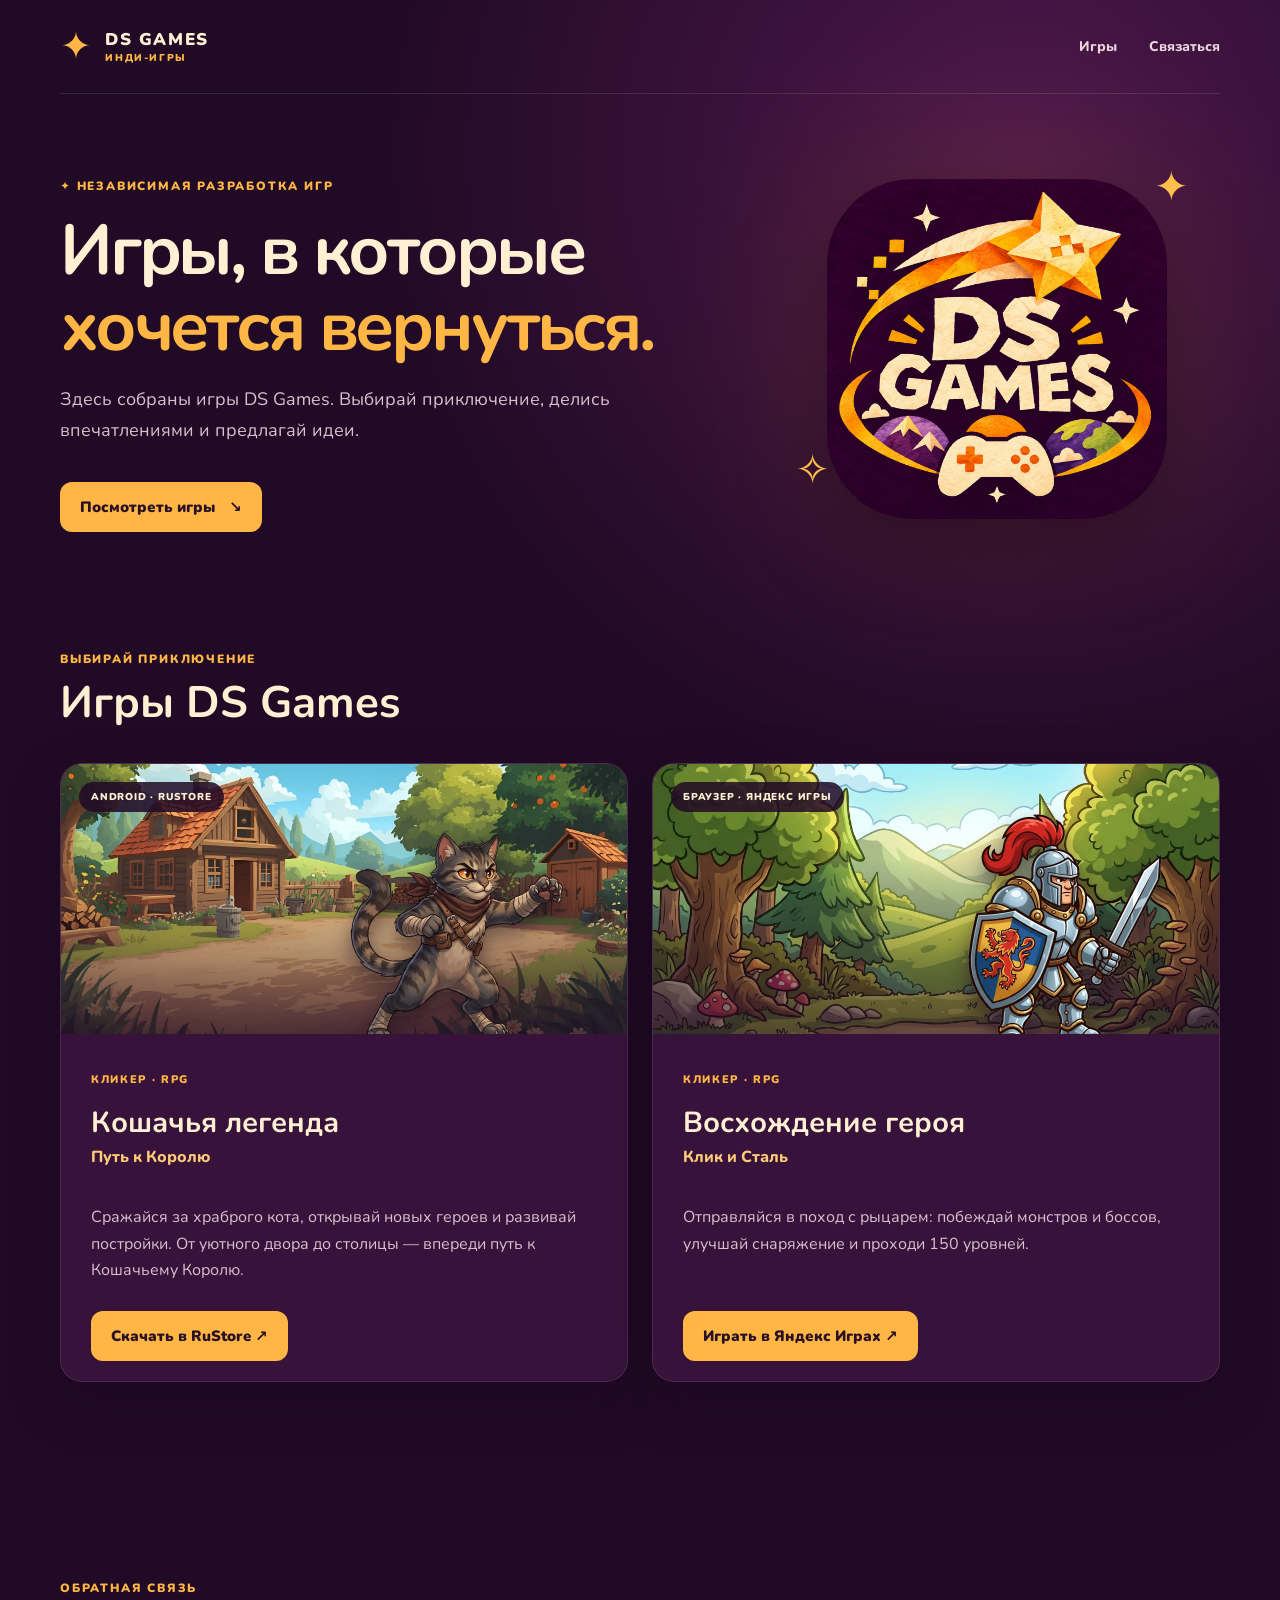
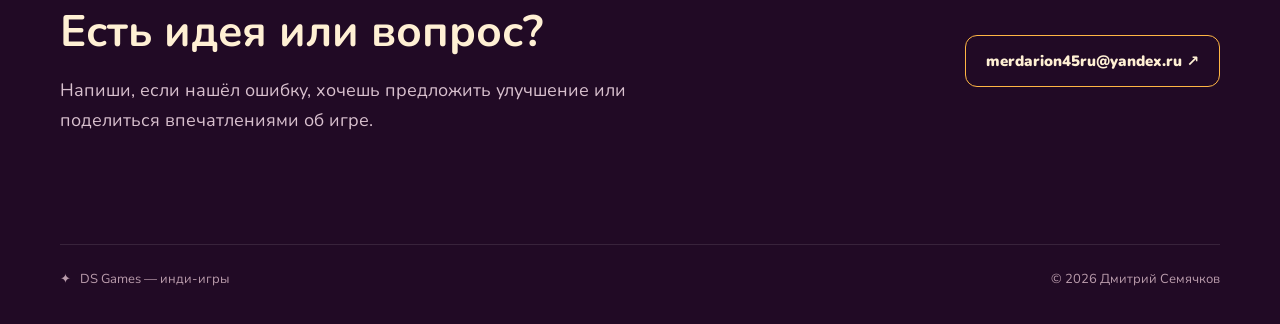
==== commit 03e9e71b: "Упростить приветствие на главной" ====
--- a/index.html
+++ b/index.html
@@ -1,7 +1,7 @@
 <!doctype html>
 <html lang="ru"><head><meta charset="utf-8"><meta name="viewport" content="width=device-width,initial-scale=1"><meta name="theme-color" content="#230c29"><meta name="description" content="DS Games — инди-игры Дмитрия Семячкова. Играйте в Кошачью легенду и Восхождение героя."><title>DS Games — инди-игры</title><link rel="stylesheet" href="ds-games-new.css"></head>
 <body><header class="header wrap"><a class="brand" href="#top"><span class="brand-icon">✦</span><span>DS GAMES<small>ИНДИ-ИГРЫ</small></span></a><nav aria-label="Навигация"><a href="#games">Игры</a><a href="#contact">Связаться</a></nav></header>
-<main id="top"><section class="hero wrap"><div><p class="tag">✦ НЕЗАВИСИМАЯ РАЗРАБОТКА ИГР</p><h1>Игры, в которые<br><em>хочется вернуться.</em></h1><p class="lead">Привет! Я Дмитрий, создатель DS Games. Здесь можно познакомиться с моими играми и связаться со мной.</p><a class="button" href="#games">Посмотреть игры <span>↘</span></a></div><div class="hero-image"><img src="assets/ds-games-avatar.png" alt="DS Games — звезда и игровые миры"><span class="spark s1">✦</span><span class="spark s2">✧</span></div></section>
+<main id="top"><section class="hero wrap"><div><p class="tag">✦ НЕЗАВИСИМАЯ РАЗРАБОТКА ИГР</p><h1>Игры, в которые<br><em>хочется вернуться.</em></h1><p class="lead">Здесь собраны игры DS Games. Выбирай приключение, делись впечатлениями и предлагай идеи.</p><a class="button" href="#games">Посмотреть игры <span>↘</span></a></div><div class="hero-image"><img src="assets/ds-games-avatar.png" alt="DS Games — звезда и игровые миры"><span class="spark s1">✦</span><span class="spark s2">✧</span></div></section>
 <section id="games" class="games wrap"><div class="section-head"><div><p class="tag">ВЫБИРАЙ ПРИКЛЮЧЕНИЕ</p><h2>Игры DS Games</h2></div></div><div class="game-grid">
 <article class="game-card cat"><div class="game-art"><img class="landscape" src="assets/yard.webp" alt=""><img class="character" src="assets/bars.webp" alt="Кот Барс"><span class="platform">ANDROID · RUSTORE</span></div><div class="game-body"><p class="genre">КЛИКЕР · RPG</p><h3>Кошачья легенда</h3><p class="subtitle">Путь к Королю</p><p>Сражайся за храброго кота, открывай новых героев и развивай постройки. От уютного двора до столицы — впереди путь к Кошачьему Королю.</p><a class="button" href="https://www.rustore.ru/catalog/app/ru.catlegend.game" target="_blank" rel="noopener noreferrer">Скачать в RuStore ↗</a></div></article>
 <article class="game-card knight"><div class="game-art"><img class="landscape" src="assets/knight-landscape.webp" alt=""><img class="character" src="assets/knight.webp" alt="Рыцарь — герой игры"><span class="platform">БРАУЗЕР · ЯНДЕКС ИГРЫ</span></div><div class="game-body"><p class="genre">КЛИКЕР · RPG</p><h3>Восхождение героя</h3><p class="subtitle">Клик и Сталь</p><p>Отправляйся в поход с рыцарем: побеждай монстров и боссов, улучшай снаряжение и проходи 150 уровней.</p><a class="button" href="https://yandex.ru/games/app/voskhozhdenie-geroia-klik-i-stal-552054" target="_blank" rel="noopener noreferrer">Играть в Яндекс Играх ↗</a></div></article></div></section>
